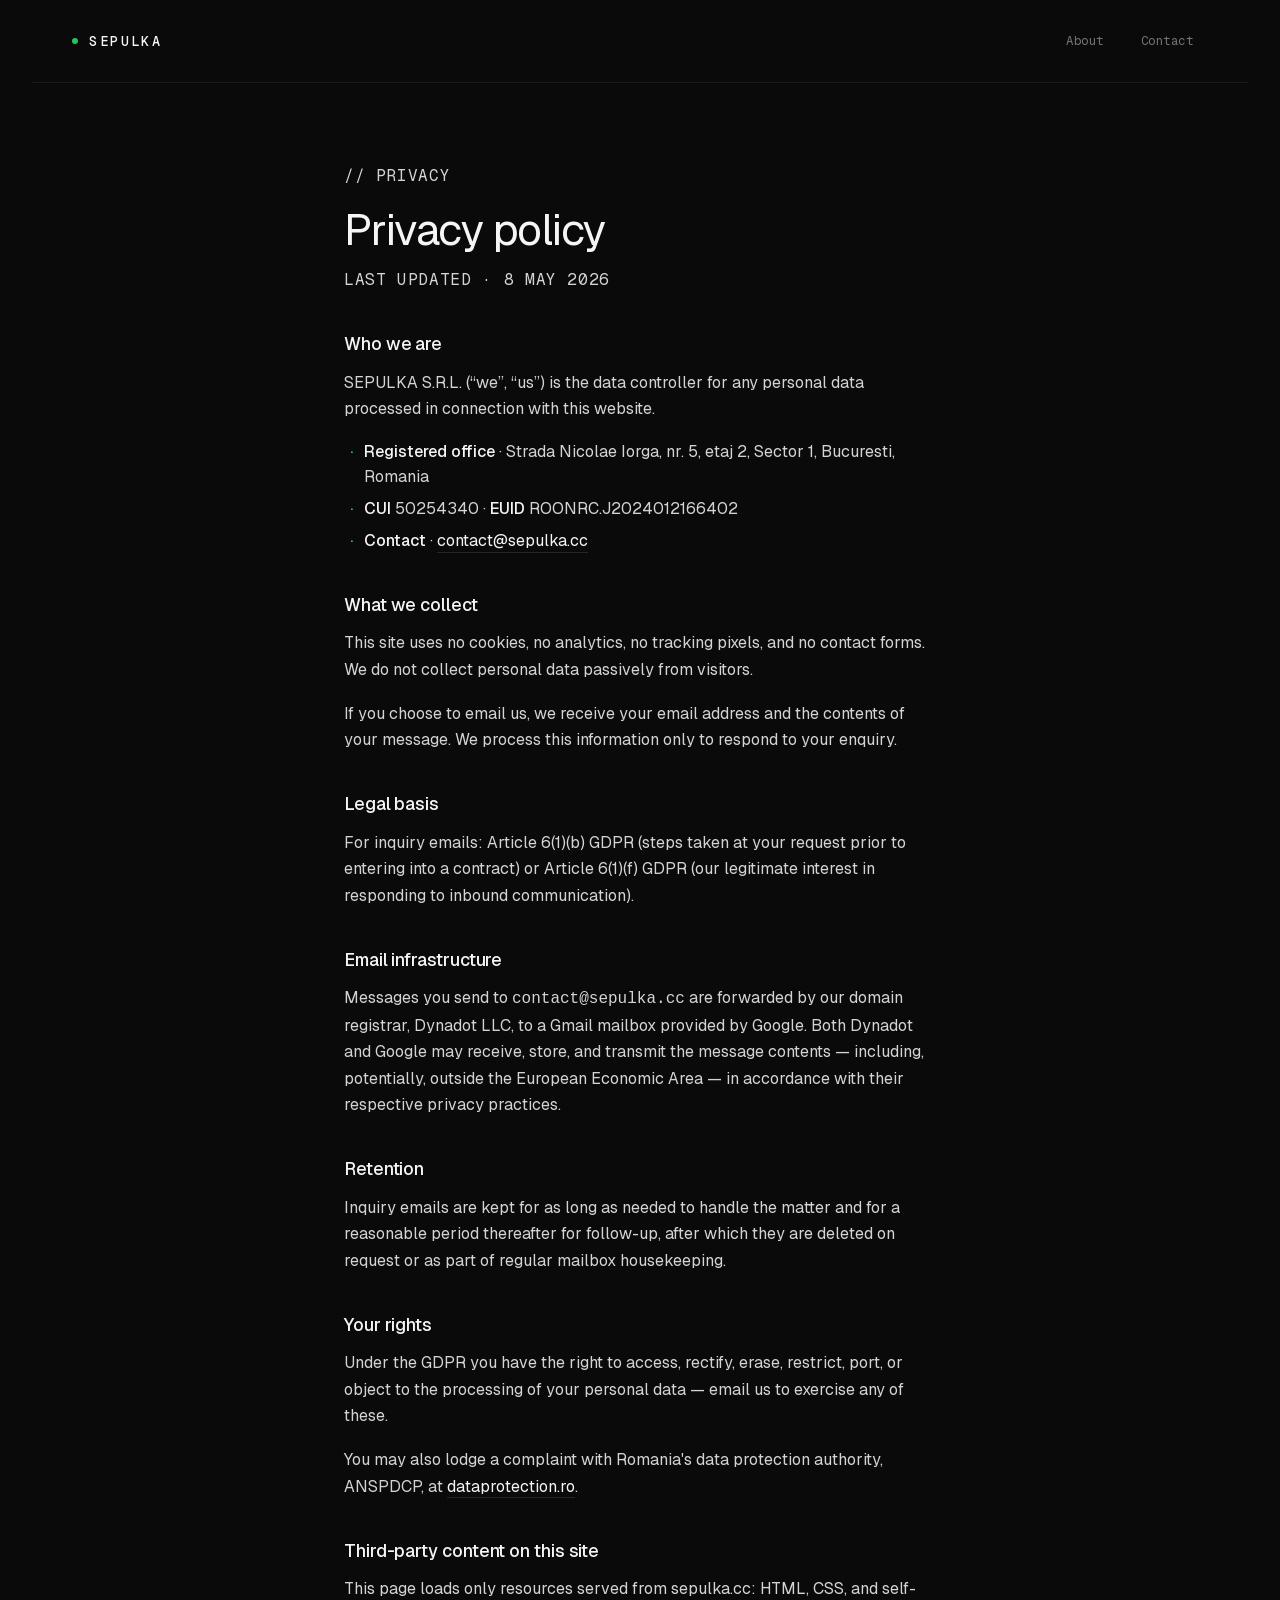
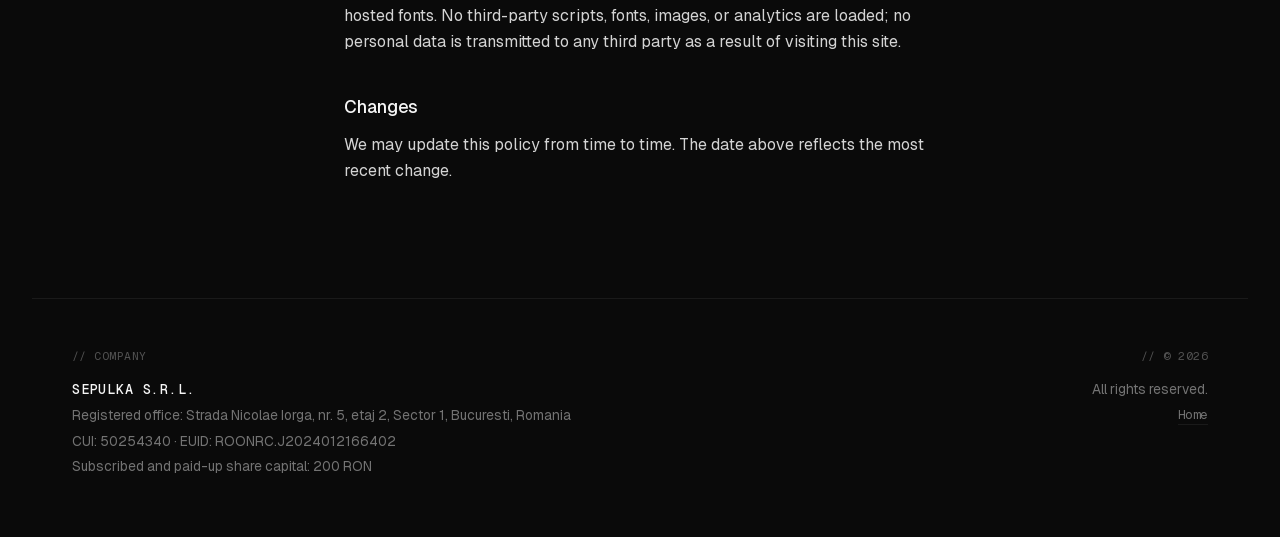
==== privacy.html @ 9025949e "Initial commit" ====
<!doctype html>
<html lang="en">
  <head>
    <meta charset="utf-8" />
    <meta name="viewport" content="width=device-width, initial-scale=1" />
    <title>Privacy — Sepulka</title>
    <meta
      name="description"
      content="Privacy policy for sepulka.cc — how SEPULKA S.R.L. handles personal data under the GDPR."
    />
    <meta name="color-scheme" content="dark" />
    <meta name="theme-color" content="#0a0a0a" />
    <link
      rel="icon"
      href="data:image/svg+xml,%3Csvg xmlns='http://www.w3.org/2000/svg' viewBox='0 0 64 64'%3E%3Crect width='64' height='64' fill='%230a0a0a'/%3E%3Ctext x='50%25' y='66%25' text-anchor='middle' font-family='-apple-system, sans-serif' font-size='40' font-weight='500' fill='white' letter-spacing='-2'%3ES%3C/text%3E%3Ccircle cx='52' cy='14' r='4' fill='%2322c55e'/%3E%3C/svg%3E"
    />
    <link rel="preload" href="fonts/geist-latin.woff2" as="font" type="font/woff2" crossorigin />
    <link rel="preload" href="fonts/geist-mono-latin.woff2" as="font" type="font/woff2" crossorigin />
    <link rel="stylesheet" href="styles.css" />
  </head>
  <body>
    <header class="site-header">
      <a href="/" class="brand" aria-label="Sepulka home">
        <span class="brand-status" aria-hidden="true"></span>
        <span class="brand-name">SEPULKA</span>
      </a>
      <nav class="site-nav" aria-label="Primary">
        <a href="/#about">About</a>
        <a href="/#contact">Contact</a>
      </nav>
    </header>

    <main class="prose">
      <p class="section-label" aria-hidden="true">// privacy</p>
      <h1>Privacy policy</h1>
      <p class="prose-meta">Last updated · 8 May 2026</p>

      <h2>Who we are</h2>
      <p>
        SEPULKA S.R.L. (&ldquo;we&rdquo;, &ldquo;us&rdquo;) is the data
        controller for any personal data processed in connection with this
        website.
      </p>
      <ul>
        <li>
          <strong>Registered office</strong> · Strada Nicolae Iorga,
          nr. 5, etaj 2, Sector 1, Bucuresti, Romania
        </li>
        <li>
          <strong>CUI</strong> 50254340 ·
          <strong>EUID</strong> ROONRC.J2024012166402
        </li>
        <li>
          <strong>Contact</strong> ·
          <a href="mailto:contact@sepulka.cc">contact@sepulka.cc</a>
        </li>
      </ul>

      <h2>What we collect</h2>
      <p>
        This site uses no cookies, no analytics, no tracking pixels, and
        no contact forms. We do not collect personal data passively from
        visitors.
      </p>
      <p>
        If you choose to email us, we receive your email address and the
        contents of your message. We process this information only to
        respond to your enquiry.
      </p>

      <h2>Legal basis</h2>
      <p>
        For inquiry emails: Article 6(1)(b) GDPR (steps taken at your
        request prior to entering into a contract) or Article 6(1)(f)
        GDPR (our legitimate interest in responding to inbound
        communication).
      </p>

      <h2>Email infrastructure</h2>
      <p>
        Messages you send to <code>contact@sepulka.cc</code> are
        forwarded by our domain registrar, Dynadot LLC, to a Gmail
        mailbox provided by Google. Both Dynadot and Google may receive,
        store, and transmit the message contents &mdash; including,
        potentially, outside the European Economic Area &mdash; in
        accordance with their respective privacy practices.
      </p>

      <h2>Retention</h2>
      <p>
        Inquiry emails are kept for as long as needed to handle the
        matter and for a reasonable period thereafter for follow-up,
        after which they are deleted on request or as part of regular
        mailbox housekeeping.
      </p>

      <h2>Your rights</h2>
      <p>
        Under the GDPR you have the right to access, rectify, erase,
        restrict, port, or object to the processing of your personal
        data &mdash; email us to exercise any of these.
      </p>
      <p>
        You may also lodge a complaint with Romania's data protection
        authority, ANSPDCP, at
        <a href="https://www.dataprotection.ro/" rel="noopener">dataprotection.ro</a>.
      </p>

      <h2>Third-party content on this site</h2>
      <p>
        This page loads only resources served from sepulka.cc: HTML,
        CSS, and self-hosted fonts. No third-party scripts, fonts,
        images, or analytics are loaded; no personal data is transmitted
        to any third party as a result of visiting this site.
      </p>

      <h2>Changes</h2>
      <p>
        We may update this policy from time to time. The date above
        reflects the most recent change.
      </p>
    </main>

    <footer class="site-footer">
      <div class="footer-col">
        <p class="footer-label" aria-hidden="true">// company</p>
        <p class="legal-name">SEPULKA S.R.L.</p>
        <p class="legal-meta">Registered office: Strada Nicolae Iorga, nr. 5, etaj 2, Sector 1, Bucuresti, Romania</p>
        <p class="legal-meta">CUI: 50254340 · EUID: ROONRC.J2024012166402</p>
        <p class="legal-meta">Subscribed and paid-up share capital: 200 RON</p>
      </div>
      <div class="footer-col footer-col--right">
        <p class="footer-label" aria-hidden="true">// © <span id="year">2026</span></p>
        <p class="copyright">All rights reserved.</p>
        <p class="footer-links"><a href="/">Home</a></p>
      </div>
    </footer>

    <script>
      document.getElementById('year').textContent = String(new Date().getFullYear());
    </script>
  </body>
</html>
---- styles.css ----
/* ------------------------------------------------------------------ *
 *  Self-hosted typefaces (Geist & Geist Mono, SIL OFL)                *
 *  Variable: weight axis 100..900 supported by browser; subset to     *
 *  300..600 / 400..500 in practice via styles below.                  *
 * ------------------------------------------------------------------ */

@font-face {
  font-family: "Geist";
  font-style: normal;
  font-weight: 100 900;
  font-display: swap;
  src: url("fonts/geist-latin.woff2") format("woff2");
  unicode-range: U+0000-00FF, U+0131, U+0152-0153, U+02BB-02BC, U+02C6,
    U+02DA, U+02DC, U+0304, U+0308, U+0329, U+2000-206F, U+20AC, U+2122,
    U+2191, U+2193, U+2212, U+2215, U+FEFF, U+FFFD;
}

@font-face {
  font-family: "Geist";
  font-style: normal;
  font-weight: 100 900;
  font-display: swap;
  src: url("fonts/geist-latin-ext.woff2") format("woff2");
  unicode-range: U+0100-02BA, U+02BD-02C5, U+02C7-02CC, U+02CE-02D7,
    U+02DD-02FF, U+0304, U+0308, U+0329, U+1D00-1DBF, U+1E00-1E9F,
    U+1EF2-1EFF, U+2020, U+20A0-20AB, U+20AD-20C0, U+2113, U+2C60-2C7F,
    U+A720-A7FF;
}

@font-face {
  font-family: "Geist Mono";
  font-style: normal;
  font-weight: 100 900;
  font-display: swap;
  src: url("fonts/geist-mono-latin.woff2") format("woff2");
  unicode-range: U+0000-00FF, U+0131, U+0152-0153, U+02BB-02BC, U+02C6,
    U+02DA, U+02DC, U+0304, U+0308, U+0329, U+2000-206F, U+20AC, U+2122,
    U+2191, U+2193, U+2212, U+2215, U+FEFF, U+FFFD;
}

@font-face {
  font-family: "Geist Mono";
  font-style: normal;
  font-weight: 100 900;
  font-display: swap;
  src: url("fonts/geist-mono-latin-ext.woff2") format("woff2");
  unicode-range: U+0100-02BA, U+02BD-02C5, U+02C7-02CC, U+02CE-02D7,
    U+02DD-02FF, U+0304, U+0308, U+0329, U+1D00-1DBF, U+1E00-1E9F,
    U+1EF2-1EFF, U+2020, U+20A0-20AB, U+20AD-20C0, U+2113, U+2C60-2C7F,
    U+A720-A7FF;
}

:root {
  --bg: #0a0a0a;
  --bg-soft: #111111;
  --fg: #f5f5f5;
  --fg-soft: #d4d4d4;
  --muted: #737373;
  --muted-2: #525252;
  --rule: #1a1a1a;
  --rule-strong: #262626;
  --accent: #22c55e;
  --accent-soft: rgba(34, 197, 94, 0.15);
  --max-w: 76rem;
  --pad-x: clamp(1.25rem, 4.5vw, 2.5rem);
  --ff-sans: "Geist", "Helvetica Neue", Arial, sans-serif;
  --ff-mono: "Geist Mono", "JetBrains Mono", "SF Mono", Menlo, Consolas, monospace;
  --ease: cubic-bezier(0.2, 0.7, 0.2, 1);
}

* {
  box-sizing: border-box;
}

html {
  -webkit-text-size-adjust: 100%;
  background: var(--bg);
}

body {
  margin: 0;
  font-family: var(--ff-sans);
  font-weight: 400;
  font-size: 16px;
  line-height: 1.55;
  color: var(--fg-soft);
  background: var(--bg);
  font-feature-settings: "kern" 1, "ss01" 1, "cv01" 1, "cv11" 1;
  -webkit-font-smoothing: antialiased;
  text-rendering: optimizeLegibility;
}

::selection {
  background: var(--accent);
  color: var(--bg);
}

a {
  color: var(--fg);
  text-decoration: none;
}

/* ------------------------------------------------------------------ *
 *  Layout shell                                                       *
 * ------------------------------------------------------------------ */

.site-header,
main,
.site-footer {
  max-width: var(--max-w);
  margin: 0 auto;
  padding-left: var(--pad-x);
  padding-right: var(--pad-x);
  position: relative;
}

/* ------------------------------------------------------------------ *
 *  Header                                                             *
 * ------------------------------------------------------------------ */

.site-header {
  display: flex;
  align-items: center;
  justify-content: space-between;
  padding-top: 1.5rem;
  padding-bottom: 1.5rem;
  border-bottom: 1px solid var(--rule);
}

.brand {
  display: inline-flex;
  align-items: center;
  gap: 0.7rem;
  color: var(--fg);
  font-family: var(--ff-mono);
  text-decoration: none;
}

.brand-status {
  display: inline-block;
  width: 6px;
  height: 6px;
  border-radius: 50%;
  background: var(--accent);
  box-shadow: 0 0 0 0 rgba(34, 197, 94, 0.6);
  animation: pulse 2.4s var(--ease) infinite;
  flex-shrink: 0;
}

.brand-name {
  font-size: 0.85rem;
  font-weight: 500;
  letter-spacing: 0.18em;
  color: var(--fg);
}

.site-nav {
  display: flex;
  gap: 0.5rem;
  font-family: var(--ff-mono);
  font-size: 0.78rem;
  letter-spacing: 0.04em;
}

.site-nav a {
  color: var(--muted);
  padding: 0.4rem 0.85rem;
  border: 1px solid transparent;
  border-radius: 4px;
  transition:
    color 240ms var(--ease),
    border-color 240ms var(--ease),
    background 240ms var(--ease);
}

.site-nav a:hover,
.site-nav a:focus-visible {
  color: var(--fg);
  border-color: var(--rule-strong);
  background: var(--bg-soft);
  text-decoration: none;
  outline: none;
}

/* ------------------------------------------------------------------ *
 *  Sections                                                           *
 * ------------------------------------------------------------------ */

main {
  padding-top: 0;
}

section {
  position: relative;
  padding: 7rem 0 6rem;
  border-bottom: 1px solid var(--rule);
}

section:last-of-type {
  border-bottom: none;
}

@media (max-width: 720px) {
  section {
    padding: 4rem 0 3.5rem;
  }
}

.section-label {
  margin: 0 0 1.5rem;
  font-family: var(--ff-mono);
  font-size: 0.78rem;
  color: var(--muted);
  letter-spacing: 0.04em;
  text-transform: uppercase;
}

/* Hero eyebrow with rule */
.eyebrow {
  margin: 0 0 3rem;
  font-family: var(--ff-mono);
  font-size: 0.78rem;
  color: var(--muted);
  letter-spacing: 0.04em;
  text-transform: uppercase;
  display: flex;
  align-items: center;
  gap: 0.85rem;
  flex-wrap: nowrap;
}

.eyebrow .tag {
  color: var(--accent);
  font-weight: 500;
  flex-shrink: 0;
}

.eyebrow .rule {
  display: inline-block;
  flex: 0 0 2.25rem;
  height: 1px;
  background: var(--rule-strong);
  transform-origin: left center;
}

.eyebrow > span:last-child {
  white-space: nowrap;
  overflow: hidden;
  text-overflow: ellipsis;
  min-width: 0;
}

@media (max-width: 480px) {
  .eyebrow .rule {
    flex-basis: 1.25rem;
  }
}

/* ------------------------------------------------------------------ *
 *  Hero                                                               *
 * ------------------------------------------------------------------ */

.hero {
  padding-top: 6rem;
  padding-bottom: 8rem;
}

.hero h1 {
  margin: 0 0 3rem;
  font-family: var(--ff-sans);
  font-weight: 400;
  font-size: clamp(2.75rem, 9vw, 7rem);
  line-height: 1.02;
  letter-spacing: -0.045em;
  color: var(--fg);
  max-width: 14ch;
}

.hero-line {
  display: block;
}

.punctum {
  color: var(--accent);
  display: inline-block;
}

.lede {
  max-width: 36rem;
  margin: 0 0 3rem;
  font-size: 1.125rem;
  line-height: 1.55;
  color: var(--muted);
  font-weight: 400;
}

/* CTA */
.cta {
  display: inline-flex;
  align-items: center;
  gap: 0.75rem;
  padding: 0.75rem 1.1rem;
  font-family: var(--ff-mono);
  font-size: 0.78rem;
  letter-spacing: 0.08em;
  text-transform: uppercase;
  color: var(--fg);
  background: transparent;
  border: 1px solid var(--rule-strong);
  border-radius: 4px;
  text-decoration: none;
  font-weight: 500;
  transition:
    border-color 280ms var(--ease),
    background 280ms var(--ease),
    color 280ms var(--ease);
}

.cta:hover,
.cta:focus-visible {
  border-color: var(--accent);
  color: var(--accent);
  background: var(--accent-soft);
  outline: none;
}

.cta-arrow {
  font-size: 1em;
  transition: transform 280ms var(--ease);
  display: inline-block;
}

.cta:hover .cta-arrow {
  transform: translateX(0.25rem);
}

/* ------------------------------------------------------------------ *
 *  About                                                              *
 * ------------------------------------------------------------------ */

h2 {
  margin: 0 0 2rem;
  font-family: var(--ff-sans);
  font-size: clamp(1.75rem, 3.5vw, 2.5rem);
  line-height: 1.05;
  letter-spacing: -0.035em;
  font-weight: 400;
  color: var(--fg);
}

.about-lead {
  max-width: 38rem;
  font-size: 1.125rem;
  line-height: 1.55;
  margin: 0;
  color: var(--fg-soft);
}

.subhead {
  margin: 4rem 0 1.5rem;
  font-family: var(--ff-mono);
  font-size: 0.78rem;
  color: var(--muted);
  letter-spacing: 0.04em;
}

/* Principles */
.principles {
  list-style: none;
  margin: 0;
  padding: 0;
  max-width: 48rem;
  display: grid;
  border-top: 1px solid var(--rule);
}

.principles li {
  display: grid;
  grid-template-columns: 4.5rem 1fr;
  align-items: baseline;
  gap: 1rem;
  padding: 1.5rem 0.5rem;
  border-bottom: 1px solid var(--rule);
  transition:
    background 320ms var(--ease),
    padding 320ms var(--ease);
}

.principles li:hover {
  background: var(--bg-soft);
  padding-left: 1rem;
  padding-right: 1rem;
}

.ord {
  font-family: var(--ff-mono);
  color: var(--accent);
  font-size: 0.82rem;
  font-weight: 500;
  letter-spacing: 0.04em;
  text-align: left;
}

.principle-body strong {
  display: block;
  font-family: var(--ff-sans);
  font-weight: 500;
  font-size: 1.05rem;
  margin-bottom: 0.35rem;
  color: var(--fg);
  letter-spacing: -0.01em;
}

.principle-body span {
  color: var(--muted);
  font-size: 0.98rem;
}

@media (max-width: 480px) {
  .principles li {
    grid-template-columns: 3rem 1fr;
    gap: 0.75rem;
  }
}

/* ------------------------------------------------------------------ *
 *  Contact                                                            *
 * ------------------------------------------------------------------ */

.contact-intro {
  max-width: 32rem;
  color: var(--muted);
  margin: 0 0 2rem;
  font-size: 1.05rem;
}

.contact-email {
  margin: 0;
  font-size: clamp(1.25rem, 3.5vw, 2rem);
  line-height: 1.2;
  letter-spacing: -0.03em;
  font-weight: 400;
  font-family: var(--ff-sans);
}

.contact-email a {
  color: var(--fg);
  text-decoration: none;
  background-image: linear-gradient(var(--accent), var(--accent));
  background-repeat: no-repeat;
  background-size: 0% 1px;
  background-position: 0 100%;
  padding-bottom: 0.15em;
  transition:
    background-size 480ms var(--ease),
    color 320ms var(--ease);
  word-break: break-word;
}

.contact-email a:hover,
.contact-email a:focus-visible {
  color: var(--accent);
  background-size: 100% 1px;
  outline: none;
}

/* ------------------------------------------------------------------ *
 *  Footer                                                             *
 * ------------------------------------------------------------------ */

.site-footer {
  padding-top: 3rem;
  padding-bottom: 3.5rem;
  border-top: 1px solid var(--rule);
  margin-top: 0;
  color: var(--muted);
  font-size: 0.85rem;
  display: grid;
  grid-template-columns: 1fr auto;
  align-items: start;
  gap: 2rem;
}

@media (max-width: 640px) {
  .site-footer {
    grid-template-columns: 1fr;
  }
}

.footer-col p {
  margin: 0 0 0.3rem;
}

.footer-label {
  font-family: var(--ff-mono);
  font-size: 0.72rem;
  color: var(--muted-2);
  letter-spacing: 0.04em;
  text-transform: uppercase;
  margin-bottom: 0.85rem !important;
}

.legal-name {
  color: var(--fg);
  font-family: var(--ff-mono);
  font-weight: 500;
  font-size: 0.85rem;
  letter-spacing: 0.06em;
}

.legal-meta:empty {
  display: none;
}

.footer-col--right {
  text-align: right;
}

@media (max-width: 640px) {
  .footer-col--right {
    text-align: left;
  }
}

.copyright {
  margin: 0;
  color: var(--muted);
}

/* ------------------------------------------------------------------ *
 *  Prose pages (privacy)                                              *
 * ------------------------------------------------------------------ */

main.prose {
  max-width: 42rem;
  padding-top: 5rem;
  padding-bottom: 6rem;
}

@media (max-width: 720px) {
  main.prose {
    padding-top: 3rem;
    padding-bottom: 4rem;
  }
}

.prose h1 {
  font-family: var(--ff-sans);
  font-size: clamp(2rem, 4.2vw, 2.75rem);
  font-weight: 400;
  letter-spacing: -0.035em;
  line-height: 1.05;
  margin: 0 0 0.85rem;
  color: var(--fg);
}

.prose-meta {
  font-family: var(--ff-mono);
  font-size: 0.78rem;
  color: var(--muted);
  letter-spacing: 0.04em;
  margin: 0 0 3rem;
  text-transform: uppercase;
}

.prose h2 {
  font-family: var(--ff-sans);
  font-size: 1.1rem;
  font-weight: 500;
  letter-spacing: -0.005em;
  margin: 2.5rem 0 0.85rem;
  color: var(--fg);
  line-height: 1.3;
}

.prose p {
  margin: 0 0 1.1rem;
  color: var(--fg-soft);
  font-size: 1rem;
  line-height: 1.65;
}

.prose a {
  color: var(--fg);
  border-bottom: 1px solid var(--rule-strong);
  padding-bottom: 0.05em;
  text-decoration: none;
  transition:
    color 240ms var(--ease),
    border-color 240ms var(--ease);
}

.prose a:hover,
.prose a:focus-visible {
  color: var(--accent);
  border-color: var(--accent);
  outline: none;
}

.prose ul {
  list-style: none;
  padding: 0;
  margin: 0 0 1.5rem;
}

.prose ul li {
  padding-left: 1.25rem;
  position: relative;
  color: var(--fg-soft);
  margin: 0 0 0.45rem;
  font-size: 1rem;
  line-height: 1.55;
}

.prose ul li::before {
  content: "·";
  position: absolute;
  left: 0.35rem;
  color: var(--accent);
  font-weight: 500;
}

.prose strong {
  color: var(--fg);
  font-weight: 500;
}

.prose em {
  font-style: italic;
  color: var(--fg-soft);
}

.footer-links {
  margin-top: 0.85rem;
  font-family: var(--ff-mono);
  font-size: 0.78rem;
  letter-spacing: 0.04em;
}

.footer-links a {
  color: var(--muted);
  border-bottom: 1px solid var(--rule);
  padding-bottom: 0.1em;
  text-decoration: none;
  transition:
    color 240ms var(--ease),
    border-color 240ms var(--ease);
}

.footer-links a:hover,
.footer-links a:focus-visible {
  color: var(--fg);
  border-color: var(--rule-strong);
  outline: none;
}

/* ------------------------------------------------------------------ *
 *  Motion                                                             *
 * ------------------------------------------------------------------ */

@keyframes pulse {
  0% {
    box-shadow: 0 0 0 0 rgba(34, 197, 94, 0.55);
  }
  70% {
    box-shadow: 0 0 0 8px rgba(34, 197, 94, 0);
  }
  100% {
    box-shadow: 0 0 0 0 rgba(34, 197, 94, 0);
  }
}

@keyframes rise {
  from {
    opacity: 0;
    transform: translateY(0.6rem);
  }
  to {
    opacity: 1;
    transform: translateY(0);
  }
}

@keyframes drawline {
  from {
    transform: scaleX(0);
  }
  to {
    transform: scaleX(1);
  }
}

.eyebrow,
.hero-line,
.lede,
.cta {
  opacity: 0;
  animation: rise 720ms var(--ease) forwards;
  will-change: opacity, transform;
}

.eyebrow {
  animation-delay: 80ms;
}
.hero-line--1 {
  animation-delay: 220ms;
}
.hero-line--2 {
  animation-delay: 340ms;
}
.lede {
  animation-delay: 560ms;
}
.cta {
  animation-delay: 720ms;
}

.eyebrow .rule {
  animation: drawline 640ms cubic-bezier(0.6, 0.05, 0.2, 1) 200ms backwards;
}

@media (prefers-reduced-motion: reduce) {
  .eyebrow,
  .hero-line,
  .lede,
  .cta,
  .eyebrow .rule,
  .brand-status {
    opacity: 1;
    animation: none;
    transform: none;
  }
  .principles li {
    transition: none;
  }
  .cta-arrow {
    transition: none;
  }
}

/* ------------------------------------------------------------------ *
 *  Focus                                                              *
 * ------------------------------------------------------------------ */

:focus-visible {
  outline: 2px solid var(--accent);
  outline-offset: 4px;
  border-radius: 2px;
}
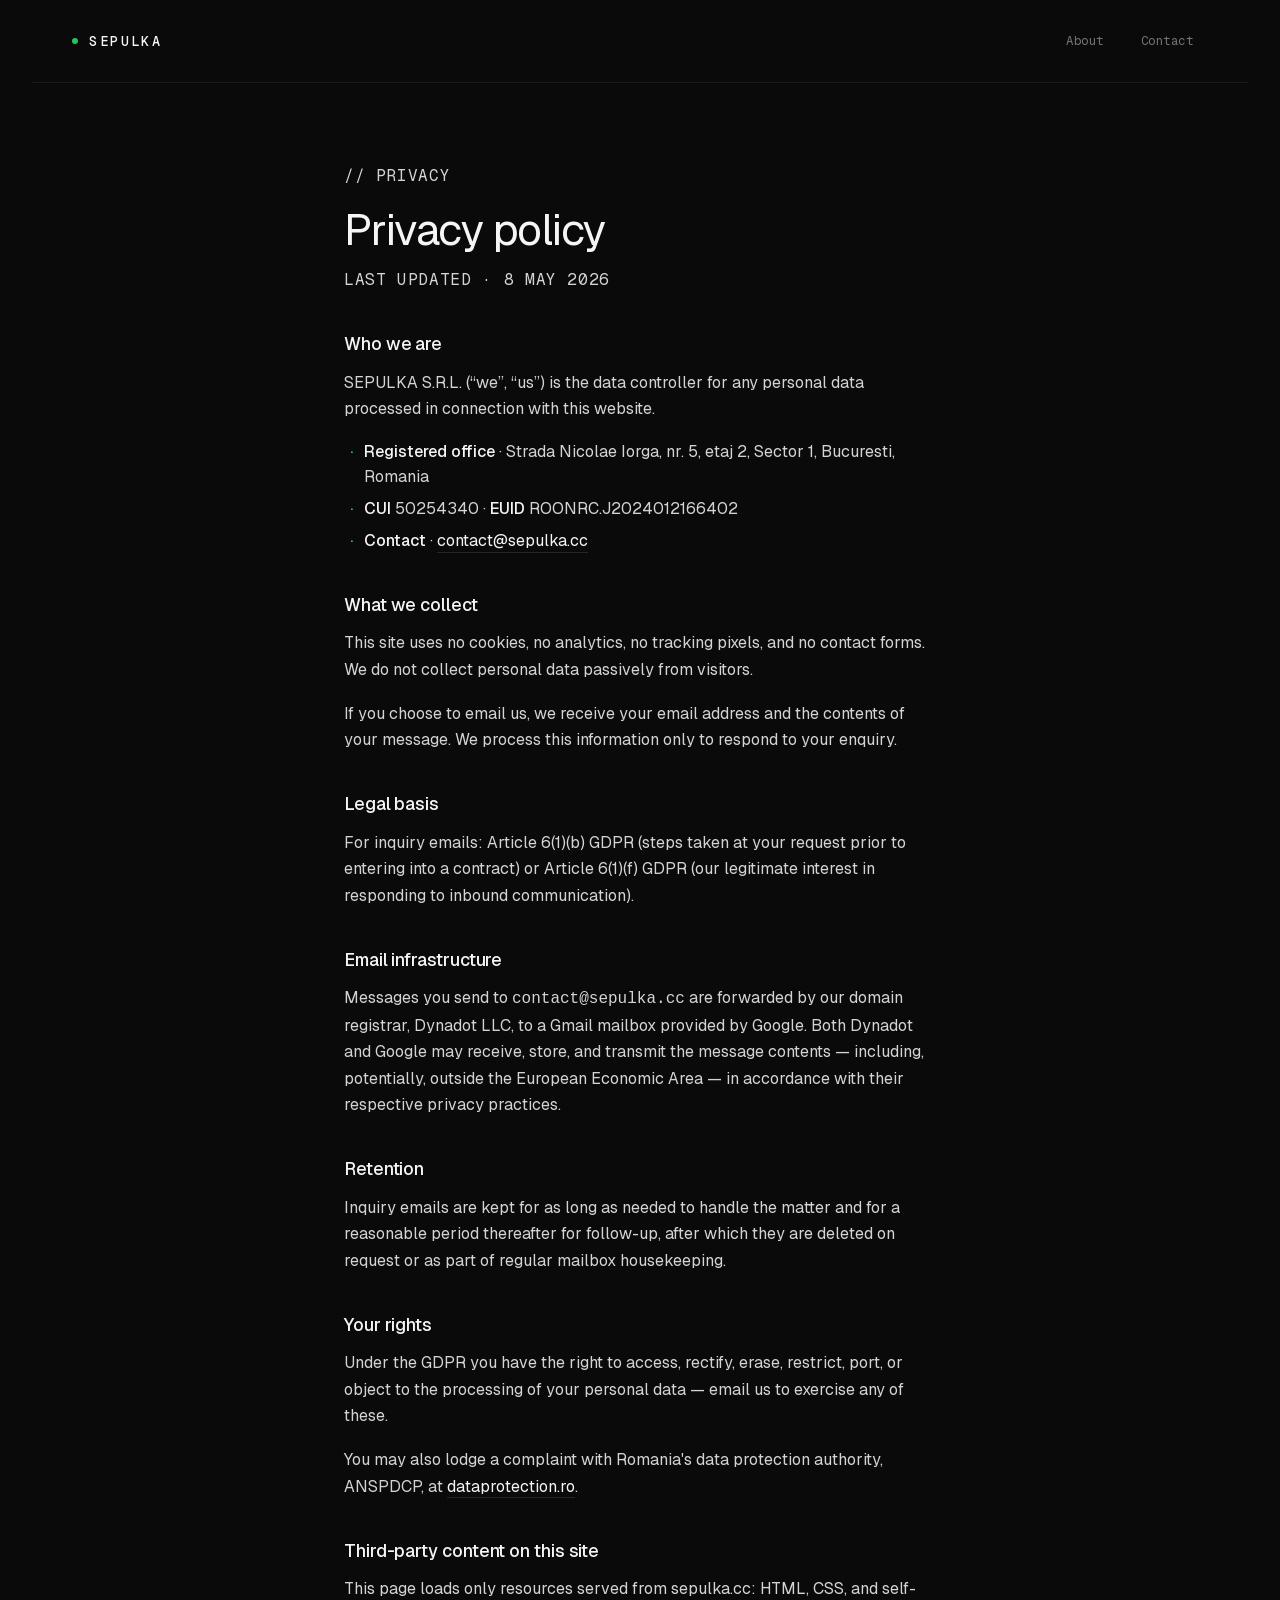
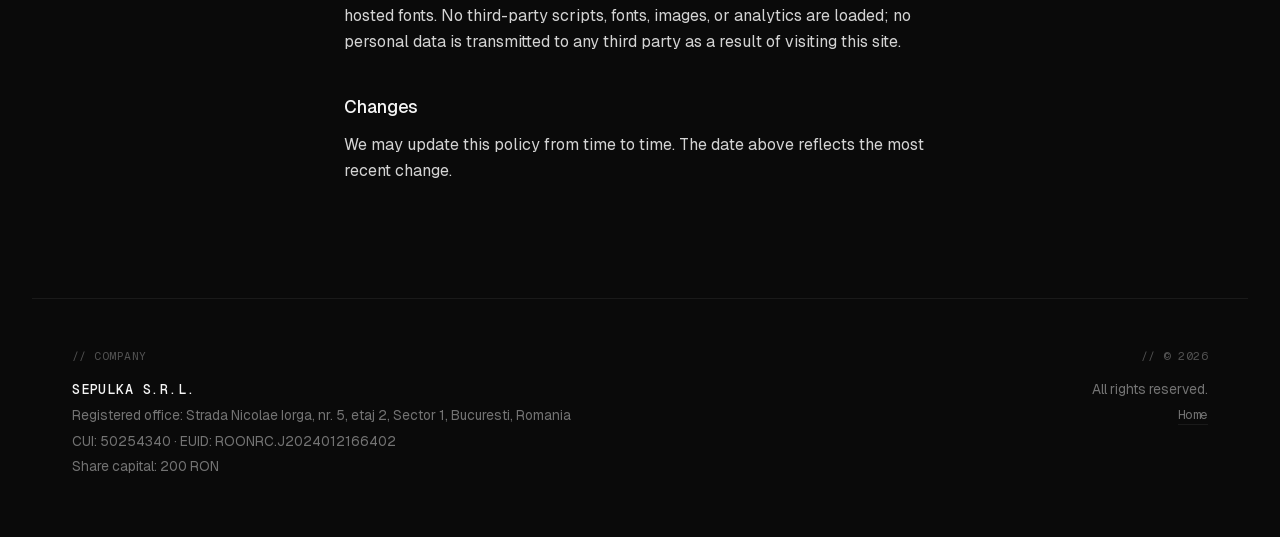
==== commit 20303488: "Trim title, description, and share-capital label" ====
--- a/privacy.html
+++ b/privacy.html
@@ -127,7 +127,7 @@
         <p class="legal-name">SEPULKA S.R.L.</p>
         <p class="legal-meta">Registered office: Strada Nicolae Iorga, nr. 5, etaj 2, Sector 1, Bucuresti, Romania</p>
         <p class="legal-meta">CUI: 50254340 · EUID: ROONRC.J2024012166402</p>
-        <p class="legal-meta">Subscribed and paid-up share capital: 200 RON</p>
+        <p class="legal-meta">Share capital: 200 RON</p>
       </div>
       <div class="footer-col footer-col--right">
         <p class="footer-label" aria-hidden="true">// © <span id="year">2026</span></p>
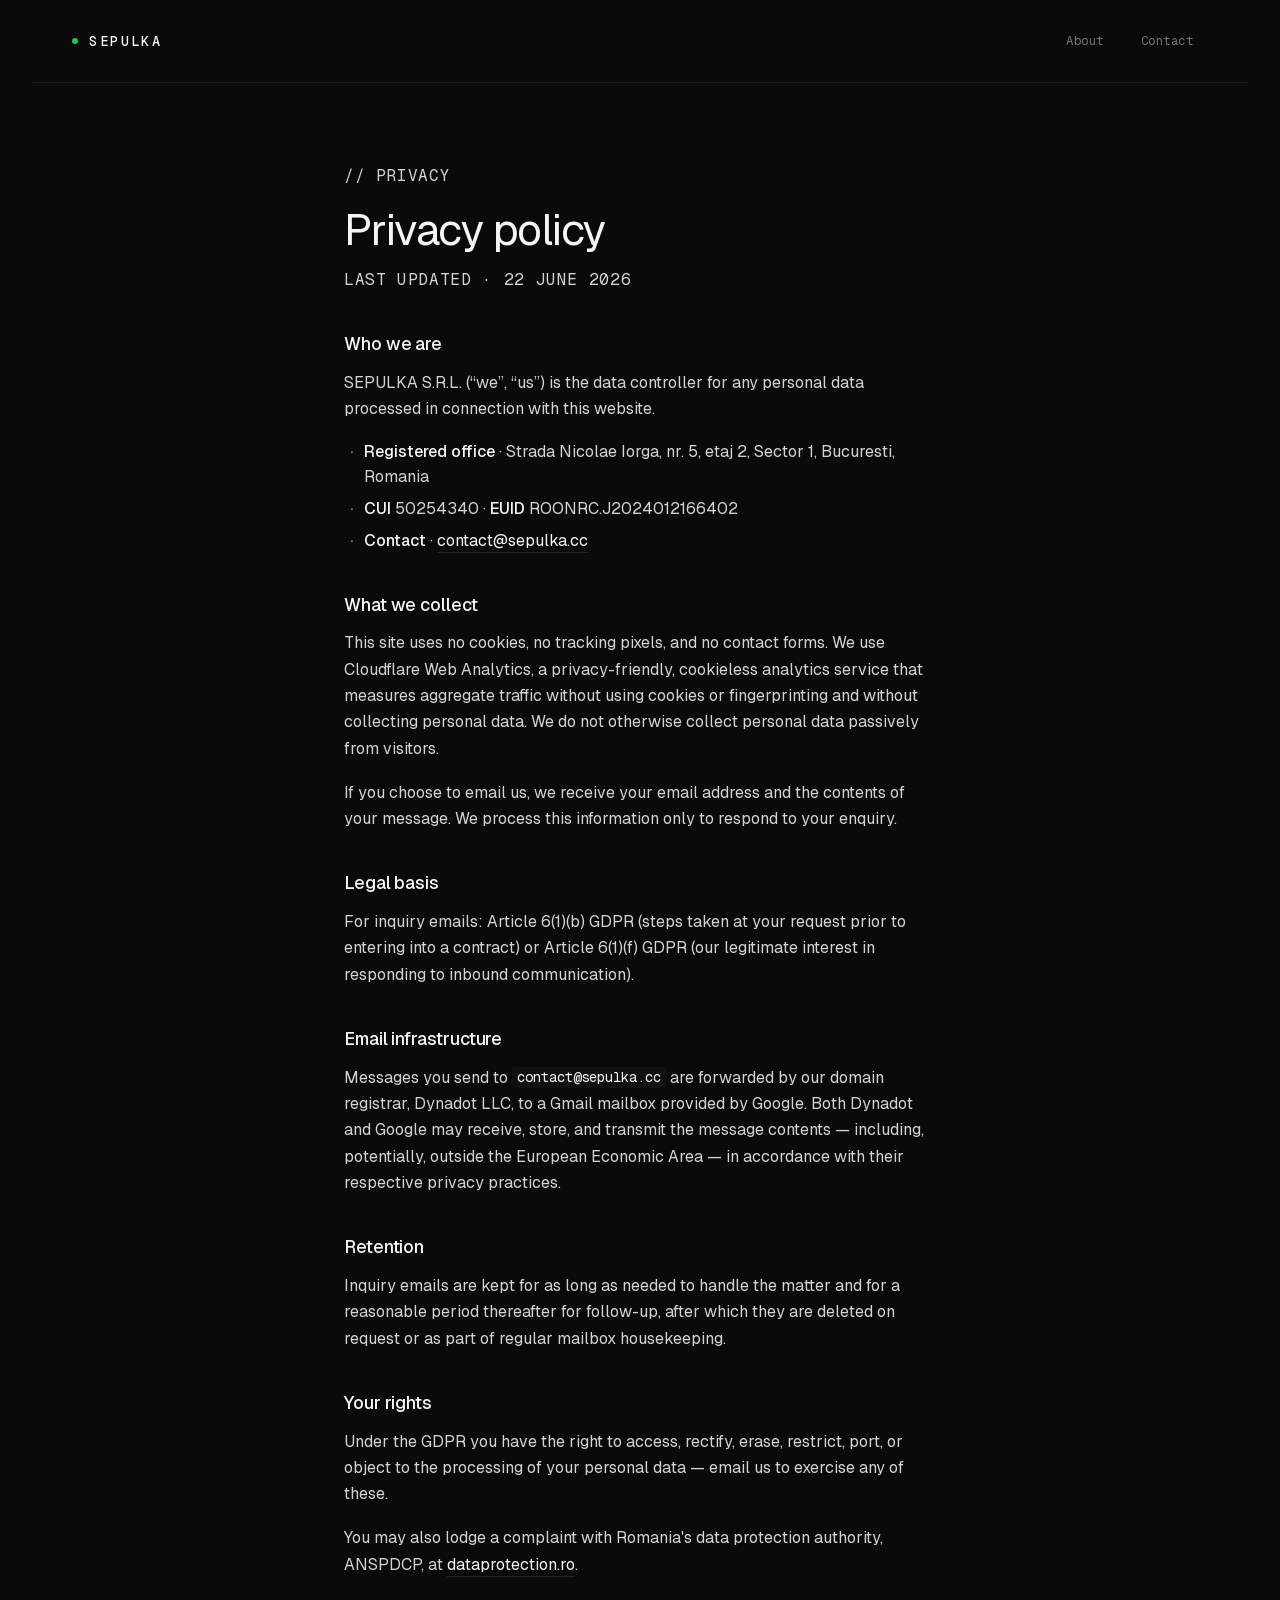
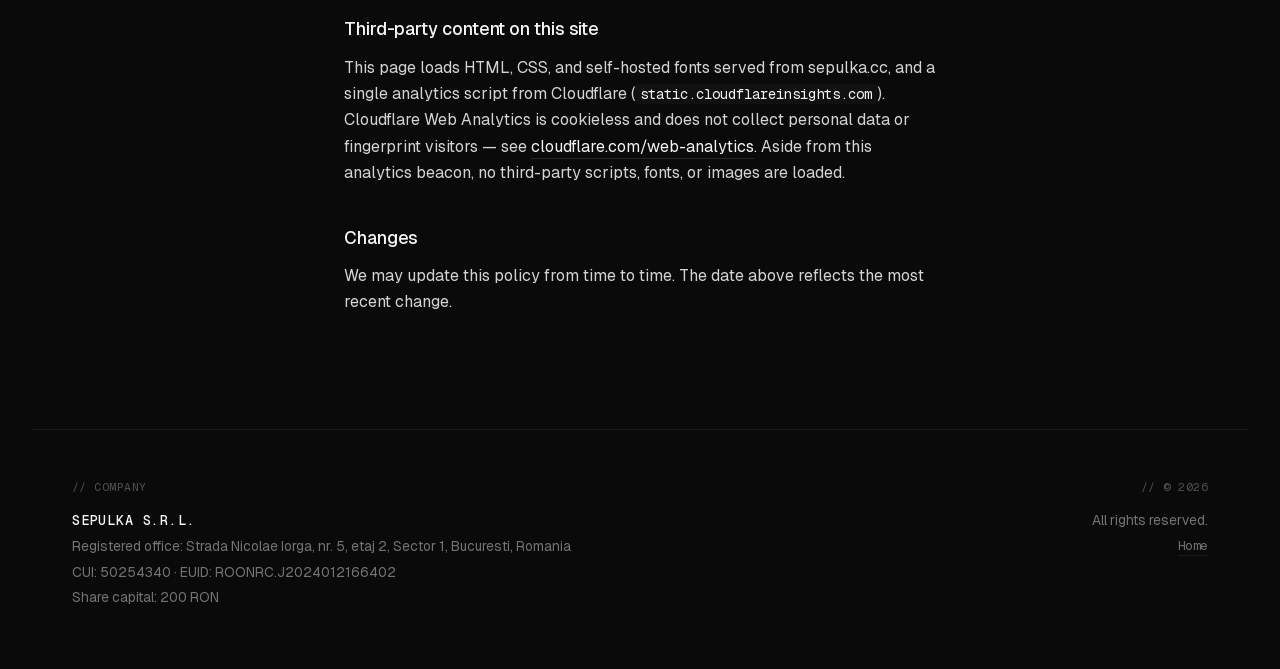
==== commit 47be5ccf: "Add Cloudflare Web Analytics beacon and update privacy policy Inject the cookieless Cloudflare Web A" ====
--- a/privacy.html
+++ b/privacy.html
@@ -8,6 +8,12 @@
       name="description"
       content="Privacy policy for sepulka.cc — how SEPULKA S.R.L. handles personal data under the GDPR."
     />
+    <meta property="og:type" content="article" />
+    <meta property="og:title" content="Privacy — Sepulka" />
+    <meta property="og:description" content="Privacy policy for sepulka.cc — how SEPULKA S.R.L. handles personal data under the GDPR." />
+    <meta property="og:url" content="https://sepulka.cc/privacy.html" />
+    <meta property="og:site_name" content="Sepulka" />
+    <meta name="twitter:card" content="summary" />
     <meta name="color-scheme" content="dark" />
     <meta name="theme-color" content="#0a0a0a" />
     <link
@@ -33,7 +39,7 @@
     <main class="prose">
       <p class="section-label" aria-hidden="true">// privacy</p>
       <h1>Privacy policy</h1>
-      <p class="prose-meta">Last updated · 8 May 2026</p>
+      <p class="prose-meta">Last updated · 22 June 2026</p>
 
       <h2>Who we are</h2>
       <p>
@@ -58,9 +64,12 @@
 
       <h2>What we collect</h2>
       <p>
-        This site uses no cookies, no analytics, no tracking pixels, and
-        no contact forms. We do not collect personal data passively from
-        visitors.
+        This site uses no cookies, no tracking pixels, and no contact
+        forms. We use Cloudflare Web Analytics, a privacy-friendly,
+        cookieless analytics service that measures aggregate traffic
+        without using cookies or fingerprinting and without collecting
+        personal data. We do not otherwise collect personal data
+        passively from visitors.
       </p>
       <p>
         If you choose to email us, we receive your email address and the
@@ -108,10 +117,14 @@
 
       <h2>Third-party content on this site</h2>
       <p>
-        This page loads only resources served from sepulka.cc: HTML,
-        CSS, and self-hosted fonts. No third-party scripts, fonts,
-        images, or analytics are loaded; no personal data is transmitted
-        to any third party as a result of visiting this site.
+        This page loads HTML, CSS, and self-hosted fonts served from
+        sepulka.cc, and a single analytics script from Cloudflare
+        (<code>static.cloudflareinsights.com</code>). Cloudflare Web
+        Analytics is cookieless and does not collect personal data or
+        fingerprint visitors &mdash; see
+        <a href="https://www.cloudflare.com/web-analytics/" rel="noopener">cloudflare.com/web-analytics</a>.
+        Aside from this analytics beacon, no third-party scripts, fonts,
+        or images are loaded.
       </p>
 
       <h2>Changes</h2>
@@ -139,5 +152,8 @@
     <script>
       document.getElementById('year').textContent = String(new Date().getFullYear());
     </script>
+    <!-- Cloudflare Web Analytics -->
+    <script defer src="https://static.cloudflareinsights.com/beacon.min.js" data-cf-beacon='{"token": "c6c692d24de048818356c18ee62e4c32"}'></script>
+    <!-- End Cloudflare Web Analytics -->
   </body>
 </html>
--- a/styles.css
+++ b/styles.css
@@ -376,9 +376,9 @@
 
 .principles li {
   display: grid;
-  grid-template-columns: 4.5rem 1fr;
+  grid-template-columns: auto 1fr;
   align-items: baseline;
-  gap: 1rem;
+  gap: 2rem;
   padding: 1.5rem 0.5rem;
   border-bottom: 1px solid var(--rule);
   transition:
@@ -399,6 +399,7 @@
   font-weight: 500;
   letter-spacing: 0.04em;
   text-align: left;
+  white-space: nowrap;
 }
 
 .principle-body strong {
@@ -418,8 +419,7 @@
 
 @media (max-width: 480px) {
   .principles li {
-    grid-template-columns: 3rem 1fr;
-    gap: 0.75rem;
+    gap: 1.25rem;
   }
 }
 
@@ -573,6 +573,17 @@
   line-height: 1.3;
 }
 
+.prose h3 {
+  font-family: var(--ff-mono);
+  font-size: 0.82rem;
+  font-weight: 500;
+  letter-spacing: 0.04em;
+  text-transform: uppercase;
+  color: var(--fg);
+  margin: 2rem 0 0.7rem;
+  line-height: 1.3;
+}
+
 .prose p {
   margin: 0 0 1.1rem;
   color: var(--fg-soft);
@@ -628,6 +639,58 @@
 .prose em {
   font-style: italic;
   color: var(--fg-soft);
+}
+
+.prose code {
+  font-family: var(--ff-mono);
+  font-size: 0.88em;
+  background: var(--bg-soft);
+  padding: 0.08em 0.35em;
+  border-radius: 3px;
+  color: var(--fg);
+}
+
+.prose table {
+  width: 100%;
+  border-collapse: collapse;
+  margin: 0 0 1.5rem;
+  font-size: 0.95rem;
+}
+
+.prose th,
+.prose td {
+  text-align: left;
+  padding: 0.65rem 0.85rem;
+  border-bottom: 1px solid var(--rule);
+  color: var(--fg-soft);
+  vertical-align: top;
+  line-height: 1.5;
+}
+
+.prose th {
+  font-family: var(--ff-mono);
+  font-size: 0.72rem;
+  font-weight: 500;
+  letter-spacing: 0.06em;
+  text-transform: uppercase;
+  color: var(--muted);
+  border-bottom-color: var(--rule-strong);
+  padding-top: 0.45rem;
+  padding-bottom: 0.45rem;
+}
+
+.prose tr:last-child td {
+  border-bottom: none;
+}
+
+.prose th:first-child,
+.prose td:first-child {
+  padding-left: 0;
+}
+
+.prose th:last-child,
+.prose td:last-child {
+  padding-right: 0;
 }
 
 .footer-links {
